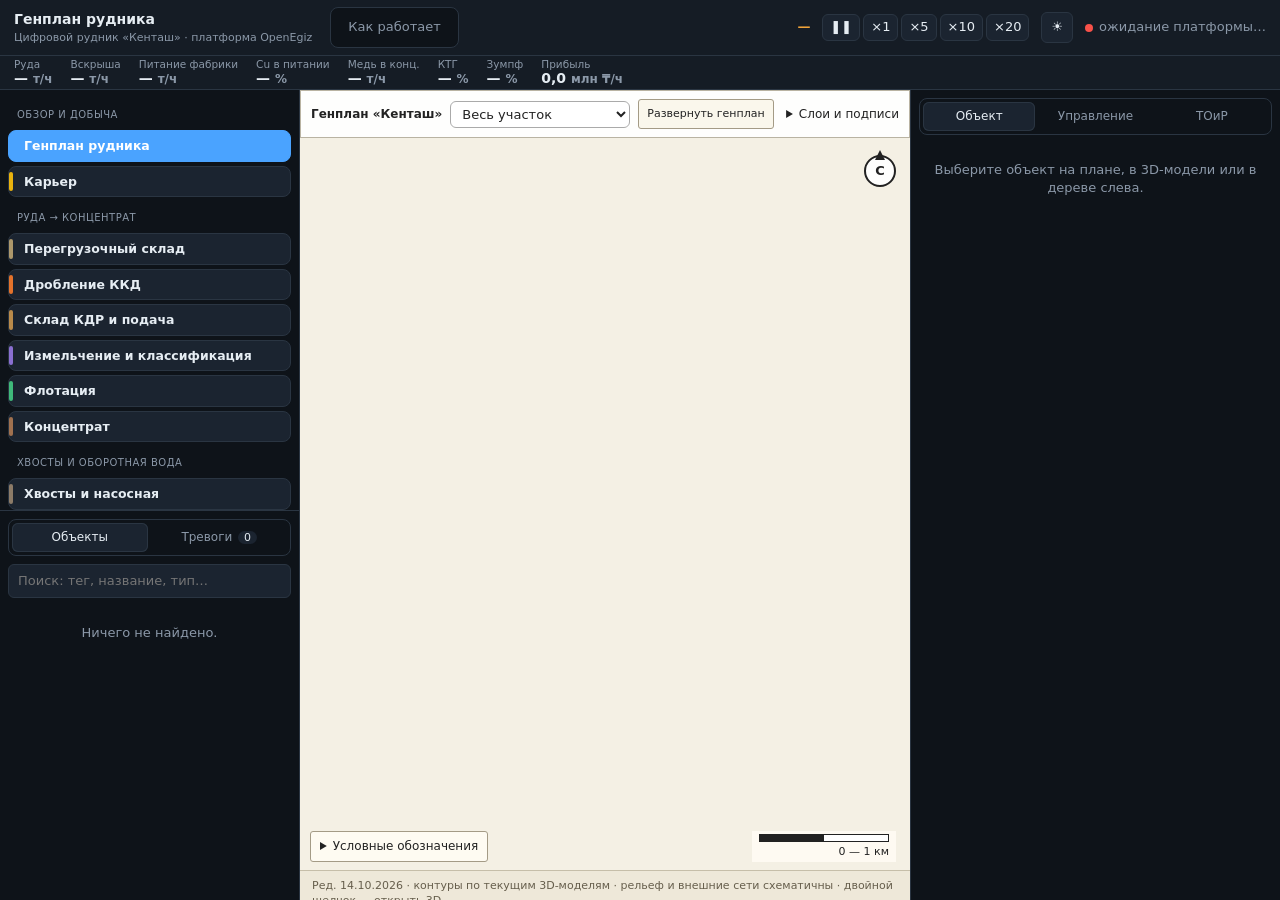
==== mine/web/index.html @ f47ec517 "Рудник «Кенташ»: цифровой двойник медного карьера и фабрики на OpenEgiz Решение команды DBA для конк" ====
<!doctype html>
<html lang="ru">
<head>
<meta charset="utf-8">
<meta name="viewport" content="width=device-width, initial-scale=1">
<title>Цифровой рудник «Кенташ»</title>
<link rel="stylesheet" href="style.css">
<script type="importmap">{"imports": {"three": "./vendor/three.module.min.js", "three/addons/controls/OrbitControls.js": "./vendor/OrbitControls.js"}}</script>
<link rel="stylesheet" href="./truck-ui.css">
</head>
<body>
<div id="app">
  <header id="top">
    <div class="brand">
      <div class="brand-title" id="obj-title">Генплан рудника</div>
      <div class="brand-sub">Цифровой рудник «Кенташ» · платформа OpenEgiz</div>
    </div>
    <nav class="tabs" id="top-sub"></nav>
    <nav class="tabs hidden-nav" id="view-tabs">
      <button data-view="plan" class="active" title="Клавиша 1">Генплан</button>
      <button data-view="pit" title="Клавиша 2">Карьер</button>
      <button data-view="dw" title="Клавиша 3">Водоотлив</button>
      <button data-view="crush" title="Дробление ККД и подъезд самосвалов">Дробление ККД</button>
      <button data-view="stock" title="Склад КДР и подача на МПСИ">Склад КДР</button>
      <button data-view="grind" title="Измельчение и классификация: МПСИ, МШЦ, гидроциклоны">Измельчение</button>
      <button data-view="ws" title="Ремонтная мастерская">Мастерская</button>
      <button data-view="fs" title="АЗС и склад ГСМ">АЗС</button>
      <button data-view="dump">Отвал вскрышных пород</button><button data-view="rom">Перегрузочный склад</button>
      <button data-view="gpp" title="ГПП-110/6 кВ">ГПП</button>
      <button data-view="flot" title="Флотация: основная, контрольная, перечистки">Флотация</button>
      <button data-view="thk" title="Концентрат">Концентрат</button><button data-view="tls" title="Хвосты">Хвосты</button><button data-view="tsf" title="Хвостохранилище">Хвостохранилище</button>
      <span class="ddwrap">
        <button data-view="mods" id="mods-btn" title="Модули рудника — отдельные окна">Модули ▾</button>
        <div id="mods-menu" class="dd" hidden></div>
      </span>
      <button data-view="maint" title="Клавиша 6">ТОиР</button>
      <button data-view="scen" title="Клавиша 7">Сценарии</button>
      <button data-view="log" title="Клавиша 8">Журнал <span class="count" id="log-count">0</span></button>
    </nav>
    <div class="spacer"></div>
    <div class="clock" id="clock">—</div>
    <div class="speed" id="speed" title="Скорость модельного времени (команда через двойник control в Ditto)">
      <button data-speed="0">❚❚</button><button data-speed="1">×1</button><button data-speed="5">×5</button><button data-speed="10">×10</button><button data-speed="20">×20</button>
    </div>
    <button id="theme-btn" title="Светлая / тёмная тема">☀</button>
    <div id="conn" title="Связь с платформой (поток событий Ditto)"><i></i><span>нет связи</span></div>
  </header>
  <div id="kpibar"><div class="kpis" id="kpis"></div></div>

  <aside id="left">
    <nav id="obj-switch" class="objswitch"></nav>
    <nav class="tabs small" id="left-tabs">
      <button data-left="objects" class="active">Объекты</button>
      <button data-left="staff" hidden aria-hidden="true" style="display:none">Персонал <span class="count" id="staff-count">0</span></button>
      <button data-left="alarms">Тревоги <span class="count" id="alarm-count">0</span></button>
    </nav>
    <section class="left-pane active" id="left-objects">
      <input id="tree-search" type="search" placeholder="Поиск: тег, название, тип…">
      <div id="tree" class="scroll"></div>
    </section>
    <section class="left-pane" id="left-staff"><div id="staff-list" class="scroll"></div></section>
    <section class="left-pane" id="left-alarms"><div id="alarms" class="scroll"></div></section>
  </aside>

  <main id="main">
    <div id="alarm-banner" hidden></div>
    <div class="splitter" id="split-left" title="Потяните, чтобы изменить ширину. Двойной щелчок — по умолчанию"></div>
    <div class="splitter" id="split-right" title="Потяните, чтобы изменить ширину. Двойной щелчок — по умолчанию"></div>

    <div id="view-plan" class="view active"><div id="plan-host" class="fullhost"></div></div>

    <div id="view-pit" class="view">
      <div class="scenehost" id="scene-pit"></div>
      <div class="labelhost" id="labels-pit"></div>
      <div class="toolbar" id="tb-pit">
        <span class="tb-label">Вид:</span>
        <button data-pcam="pit">Карьер</button><button data-pcam="top">Сверху</button><button data-pcam="ramp">Съезд</button>
        <button data-pcam="F1">Забой F1</button><button data-pcam="F2">Забой F2</button><button data-pcam="F3">Забой F3</button>
        <select id="follow"><option value="">Следить за самосвалом…</option></select>
        <span class="tb-sep"></span>
        <button data-pcolor="bench" class="on">Породы</button><button data-pcolor="grade">Cu (блочная модель)</button>
        <label>Геология <select id="pit-geo"><option value="3d">3D-карьер</option><option value="plan">Горизонт Cu</option><option value="slice-x">Разрез X</option><option value="slice-y">Разрез Y</option></select></label>
        <span id="pit-geo-extra" hidden><select id="pit-level"><option value="0">0…−15 м</option><option value="1">−15…−30 м</option><option value="2">−30…−45 м</option><option value="3">−45…−60 м</option><option value="4">−60…−75 м</option><option value="5">−75…−90 м</option></select><label>Сечение <input id="pit-slice" type="range" min="-380" max="380" step="20" value="0" style="width:100px"></label><span id="pit-geo-value"></span></span>
        <label><input type="checkbox" id="pit-markers"> метки скважин</label><label><input type="checkbox" id="pit-rings"> метки техники</label>
        <label><input type="checkbox" id="opt-all"> все подписи</label>
        <label><input type="checkbox" id="opt-staff" checked> персонал</label>
        <select id="quality" title="Качество: тени и детализация"><option value="high">тени: вкл</option><option value="low">тени: выкл</option></select>
      </div>
      <div class="legend" id="legend-pit"></div>
      <div class="hint-bar">ЛКМ: выбрать объект · перетаскивание — вращение · правая кнопка — сдвиг · колесо — приближение · двойной щелчок по насосной — открыть её экран «Водоотлив»</div>
    </div>

    <div id="view-dw" class="view">
      <nav class="tabs objbar" data-objbar><button data-sub="dw" class="active">3D-модель</button><button data-sub="dwhmi">Мнемосхема АСУ ТП</button></nav>
      <div class="scenehost" id="scene-dw"></div>
      <div class="labelhost" id="labels-dw"></div>
      <div class="toolbar" id="tb-dw"><label title="В обычном режиме видны важные объекты; включите для подробного просмотра"><input type="checkbox" id="dw-lbl"> все подписи</label>
        <span class="tb-label">Вид:</span>
        <button data-dcam="all">Общий вид</button><button data-dcam="room">Машинный зал</button><button data-dcam="sump">Зумпф и колодец</button>
        <button data-dcam="plc">Шкафы и ПЛК</button><button data-dcam="outlet">Выход трубы</button>
      </div>
      <div class="hint-bar">ЛКМ: выбрать — каждый насос, двигатель, задвижка, клапан, труба, датчик, шкаф подсвечивается отдельно · правая кнопка — вращение · колесо — приближение</div>
    </div>

    <div id="view-dwhmi" class="view">
      <nav class="tabs objbar" data-objbar><button data-sub="dw">3D-модель</button><button data-sub="dwhmi" class="active">Мнемосхема АСУ ТП</button></nav>
      <div id="dwhmi-host" class="fullhost"></div>
    </div>
    <div id="view-crush" class="view">
      <nav class="tabs objbar" data-objbar><button data-sub="crush" class="active">3D-модель</button><button data-sub="crushhmi">Мнемосхема АСУ ТП</button></nav>
      <div class="scenehost" id="scene-crush"></div>
      <div class="labelhost" id="labels-crush"></div>
      <div class="toolbar" id="tb-crush">
        <span class="tb-label">Вид:</span>
        <button data-ccam="all">Общий вид</button><button data-ccam="road">Подъезд</button><button data-ccam="bays">Места разгрузки</button>
        <button data-ccam="bunker">Бункер</button><button data-ccam="crusher">Дробилка</button><button data-ccam="breaker">Гидромолот</button><button data-ccam="conv">Конвейер К-1</button>
        <span class="tb-sep"></span><button id="crush-bld" class="on">Корпус: показан</button>
        <label title="Ближние стены и крыша становятся прозрачными при вращении камеры"><input type="checkbox" id="crush-auto" checked> стены по камере</label>
        <label><input type="checkbox" id="crush-lbl"> все подписи</label>
      </div>
      <div class="hint-bar">ЛКМ: выбрать — бункер, питатель, дробилка, привод, маслостанция, гидромолот, форсунки, светофоры, места разгрузки, подъезд и каждый самосвал подсвечиваются отдельно</div>
    </div>
    <div id="view-crushhmi" class="view">
      <nav class="tabs objbar" data-objbar><button data-sub="crush">3D-модель</button><button data-sub="crushhmi" class="active">Мнемосхема АСУ ТП</button></nav>
      <div id="crushhmi-host" class="fullhost"></div>
    </div>
    <div id="view-dump" class="view">
      <div class="scenehost" id="scene-dump"></div><div class="labelhost" id="labels-dump"></div>
      <div class="toolbar" id="tb-dump"><span>Вид:</span><button data-dumpcam="all">Общий вид</button><button data-dumpcam="unload">Разгрузка</button><button data-dumpcam="terraces">Ярусы отвала</button><button data-dumpcam="dozer">Бульдозер</button><button data-dumpcam="water">Водоотвод</button><button data-dumpcam="top">Сверху</button><button data-dumpcam="back">Обратная сторона</button><label><input id="dump-dozer" type="checkbox"> просмотр работы бульдозера</label><label><input id="dump-lbl" type="checkbox"> все подписи</label><button id="dump-card">Показатели отвала</button></div>
      <div class="hint-bar">Самосвалы и принятая вскрыша — данные симуляции. Разгрузка на площадке, разравнивание — бульдозером. Ярусы и водоотвод показаны схематично; просмотр бульдозера не изменяет тоннаж.</div>
    </div>
    <div id="view-rom" class="view">
      <div class="scenehost" id="scene-rom"></div><div class="labelhost" id="labels-rom"></div>
      <div class="toolbar" id="tb-rom"><span>Вид:</span><button data-romcam="all">Общий вид</button><button data-romcam="pile">Штабель руды</button><button data-romcam="unload">Разгрузочная площадка</button><button data-romcam="loader">Погрузчик</button><button data-romcam="delivery">Погрузка самосвала</button><button id="rom-loader-pose" title="Показать положение ковша над кузовом и приостановить только визуальный цикл">Положение выгрузки</button><label title="Просмотр цикла; запас и подача в Ditto не меняются"><input id="rom-loader-demo" type="checkbox"> показать рабочий цикл</label><label title="Остановить только визуальный просмотр, без остановки симуляции"><input id="rom-loader-pause" type="checkbox" disabled> пауза просмотра</label><span id="rom-loader-status"></span><button data-romcam="top">Сверху</button><button data-romcam="back">Обратная сторона</button><label><input id="rom-lbl" type="checkbox"> все подписи</label><button id="rom-card">Показатели склада</button></div>
      <div class="hint-bar">Нажмите на штабель — запас, Cu и подача из Ditto. Геометрия по запасу при принятой плотности 2,1 т/м³; цикл погрузчика показывает работу со штабелем. Погрузчик загружает самосвал на складе: 7 подходов, до 130 т. Рабочий цикл связан с назначенным самосвалом. «Показать рабочий цикл» включает отдельный просмотр без изменения запасов.</div>
    </div>
    <div id="view-stock" class="view">
      <nav class="tabs objbar" data-objbar><button data-sub="stock" class="active">3D-модель</button><button data-sub="stockhmi">Мнемосхема АСУ ТП</button></nav>
      <div class="scenehost" id="scene-stock"></div>
      <div class="labelhost" id="labels-stock"></div>
      <div class="toolbar" id="tb-stock">
        <span class="tb-label">Вид:</span>
        <button data-scam="all">Общий вид</button><button data-scam="cut">Разрез конуса</button><button data-scam="tunnel">Тоннель питателей</button>
        <button data-scam="k1">Конвейер К-1</button><button data-scam="k2">Конвейер К-2</button><button data-scam="dozer">Бульдозер</button>
        <span class="tb-sep"></span><button id="stock-cut">Разрез: выкл.</button>
        <label title="Прозрачность ближних стен приёмного узла МПСИ"><input type="checkbox" id="stock-auto" checked> стены по камере</label>
        <label><input type="checkbox" id="stock-lbl"> все подписи</label>
      </div>
      <div class="hint-bar">ЛКМ: выбрать — конус склада, питатели, конвейеры К-1 и К-2, металлодетектор, бульдозер, форсунки подсвечиваются отдельно · «Разрез» показывает тоннель и питатели под конусом</div>
    </div>
    <div id="view-stockhmi" class="view">
      <nav class="tabs objbar" data-objbar><button data-sub="stock">3D-модель</button><button data-sub="stockhmi" class="active">Мнемосхема АСУ ТП</button></nav>
      <div id="stockhmi-host" class="fullhost"></div>
    </div>
    <div id="view-grind" class="view">
      <nav class="tabs objbar" data-objbar><button data-sub="grind" class="active">3D-модель</button><button data-sub="grindhmi">Мнемосхема АСУ ТП</button></nav>
      <div class="scenehost" id="scene-grind"></div>
      <div class="labelhost" id="labels-grind"></div>
      <div class="toolbar" id="tb-grind">
        <span class="tb-label">Вид:</span>
        <button data-gcam="all">Общий вид</button><button data-gcam="sag">МПСИ</button><button data-gcam="ball">МШЦ</button><button data-gcam="cyc">Гидроциклоны</button>
        <button data-gcam="pumps">Насосы</button><button data-gcam="sump">Зумпф</button>
        <span class="tb-sep"></span><button id="grind-cut">Разрез: выкл.</button><button id="grind-hall" class="on">Корпус: показан</button>
        <label title="Прозрачность стен со стороны камеры"><input type="checkbox" id="grind-auto" checked> стены по камере</label>
        <label><input type="checkbox" id="grind-lbl"> все подписи</label>
      </div>
      <div class="hint-bar">ЛКМ: выбрать — МПСИ и его кольцевой двигатель, МШЦ и привод, зумпф, каждый насос, кластер гидроциклонов, дозатор шаров подсвечиваются отдельно · «Разрез» показывает загрузку и шары</div>
    </div>
    <div id="view-grindhmi" class="view">
      <nav class="tabs objbar" data-objbar><button data-sub="grind">3D-модель</button><button data-sub="grindhmi" class="active">Мнемосхема АСУ ТП</button></nav>
      <div id="grindhmi-host" class="fullhost"></div>
    </div>
    <div id="view-thk" class="view">
      <nav class="tabs objbar" data-objbar><button data-sub="thk" class="active">3D-модель</button><button data-sub="thkhmi">Мнемосхема АСУ ТП</button></nav>
      <div class="scenehost" id="scene-thk"></div>
      <div class="labelhost" id="labels-thk"></div>
      <div class="toolbar" id="tb-thk">
        <span class="tb-label">Вид:</span>
        <button data-tcam="all">Общий вид</button><button data-tcam="conc">Сгуститель конц.</button><button data-tcam="press">Фильтр-прессы</button><button data-tcam="store">Склад и отгрузка</button><button data-tcam="train">Состав</button><button data-tcam="loading">Погрузка крупно</button><button data-tcam="water">Насосы и питание</button><button data-tcam="floc">Флокулянт</button><button data-tcam="top">Сверху</button><button data-tcam="opposite">Обратная сторона</button><label><input type="checkbox" id="thk-cut"> разрез оборудования</label><label title="Ускоренный показ приезда, погрузки и отъезда; данные процесса не меняются"><input type="checkbox" id="thk-train-demo"> показать цикл состава</label>
        <span class="tb-sep"></span><label><input type="checkbox" id="thk-lbl"> все подписи</label>
      </div>
      <div class="hint-bar">ЛКМ: выбрать — сгуститель, каждый фильтр-пресс, склад, насосы выгрузки и флокулянт подсвечиваются отдельно · ЛКМ — вращение, ПКМ — перемещение</div>
    </div>
    <div id="view-thkhmi" class="view">
      <nav class="tabs objbar" data-objbar><button data-sub="thk">3D-модель</button><button data-sub="thkhmi" class="active">Мнемосхема АСУ ТП</button></nav>
      <div id="thkhmi-host" class="fullhost"></div>
    </div>
    <div id="view-tls" class="view">
      <nav class="tabs objbar" data-objbar><button data-sub="tls" class="active">3D-модель</button><button data-sub="tlshmi">Мнемосхема АСУ ТП</button></nav>
      <div class="scenehost" id="scene-tls"></div>
      <div class="labelhost" id="labels-tls"></div>
      <div class="toolbar" id="tb-tls">
        <span class="tb-label">Вид:</span>
        <button data-tcam="tails">Сгуститель хвостов</button><button data-tcam="pumps">Насосная станция</button><button data-tcam="pipe">Пульпопровод</button><button data-tcam="all">Общий вид</button>
        <span class="tb-sep"></span><label><input type="checkbox" id="tls-lbl"> все подписи</label>
      </div>
      <div class="hint-bar">ЛКМ: выбрать — сгуститель, бак станции, каждый насос, пульпопровод · правая кнопка — вращение</div>
    </div>
    <div id="view-tlshmi" class="view">
      <nav class="tabs objbar" data-objbar><button data-sub="tls">3D-модель</button><button data-sub="tlshmi" class="active">Мнемосхема АСУ ТП</button></nav>
      <div id="tlshmi-host" class="fullhost"></div>
    </div>
    <div id="view-tsf" class="view">
      <nav class="tabs objbar" data-objbar><button data-sub="tsf" class="active">3D-модель</button><button data-sub="tsfhmi">Мнемосхема АСУ ТП</button></nav>
      <div class="scenehost" id="scene-tsf"></div>
      <div class="labelhost" id="labels-tsf"></div>
      <div class="toolbar" id="tb-tsf">
        <span class="tb-label">Вид:</span>
        <button data-tcam="tsf">Хвостохранилище</button><button data-tcam="water">Оборотная вода</button><button data-tcam="all">Общий вид</button><button data-tcam="barge">Плавучие насосные</button><button data-tcam="deposition">Намыв</button><button data-tcam="dam">Дамба и дренаж</button><button data-tcam="top">Сверху</button><button data-tcam="opposite">Обратная сторона</button><label><input type="checkbox" id="tsf-cut"> разрез дамбы</label><label><input type="checkbox" id="tsf-water-cut"> разрез бака воды</label>
        <span class="tb-sep"></span><label><input type="checkbox" id="tsf-lbl"> все подписи</label>
      </div>
      <div class="hint-bar">ЛКМ: выбрать — хвостохранилище, барж-насосы, бак воды, геомониторинг · ЛКМ — вращение, ПКМ — перемещение</div>
    </div>
    <div id="view-tsfhmi" class="view">
      <nav class="tabs objbar" data-objbar><button data-sub="tsf">3D-модель</button><button data-sub="tsfhmi" class="active">Мнемосхема АСУ ТП</button></nav>
      <div id="tsfhmi-host" class="fullhost"></div>
    </div>
    <div id="view-ws" class="view">
      <nav class="tabs objbar" data-objbar><button data-sub="ws" class="active">3D-модель</button><button data-sub="wshmi">Мнемосхема АСУ ТП</button></nav>
      <div class="scenehost" id="scene-ws"></div>
      <div class="labelhost" id="labels-ws"></div>
      <div class="toolbar" id="tb-ws">
        <span class="tb-label">Вид:</span>
        <button data-wscam="all">Общий вид</button><button data-wscam="bays">Посты</button><button data-wscam="store">Склад запчастей</button><button data-wscam="gate">Подъезд</button><button data-wscam="tyres">Шинный участок</button><button data-wscam="pit">Смотровые ямы</button>
        <span class="tb-sep"></span><button id="ws-hall" class="on">Здание: показано</button><label><input type="checkbox" id="ws-auto" checked> стены по камере</label><label><input type="checkbox" id="ws-pits"> открыть ямы</label><label><input type="checkbox" id="ws-lbl"> все подписи</label>
      </div>
      <div class="hint-bar">ЛКМ: выбрать — каждый пост, кран, склад запчастей, самосвал на посту подсвечиваются отдельно</div>
    </div>
    <div id="view-wshmi" class="view">
      <nav class="tabs objbar" data-objbar><button data-sub="ws">3D-модель</button><button data-sub="wshmi" class="active">Мнемосхема АСУ ТП</button></nav>
      <div id="wshmi-host" class="fullhost"></div>
    </div>
    <div id="view-fs" class="view">
      <nav class="tabs objbar" data-objbar><button data-sub="fs" class="active">3D-модель</button><button data-sub="fshmi">Мнемосхема АСУ ТП</button></nav>
      <div class="scenehost" id="scene-fs"></div>
      <div class="labelhost" id="labels-fs"></div>
      <div class="toolbar" id="tb-fs">
        <span class="tb-label">Вид:</span>
        <button data-fscam="all">Общий вид</button><button data-fscam="tanks">Резервуары</button><button data-fscam="island">Колонки</button><button data-fscam="tanker">Бензовоз</button><button data-fscam="pump">Насосная</button><button data-fscam="store">Склад ГСМ</button><button data-fscam="top">Сверху</button><button data-fscam="opposite">Обратная сторона</button>
        <span class="tb-sep"></span><button id="fs-hall" class="on">Здания: показаны</button><label><input type="checkbox" id="fs-auto" checked> стены по камере</label><label><input type="checkbox" id="fs-cut"> разрез резервуаров</label><label title="Полупрозрачные макеты показывают размер техники на свободных постах"><input type="checkbox" id="fs-envelope"> габариты техники</label><label><input type="checkbox" id="fs-lbl"> все подписи</label>
      </div>
      <div class="hint-bar">ЛКМ: выбрать — резервуары, колонки, фильтры, бензовоз и пожарный пост подсвечиваются отдельно</div>
    </div>
    <div id="view-fshmi" class="view">
      <nav class="tabs objbar" data-objbar><button data-sub="fs">3D-модель</button><button data-sub="fshmi" class="active">Мнемосхема АСУ ТП</button></nav>
      <div id="fshmi-host" class="fullhost"></div>
    </div>
    <div id="view-gpp" class="view">
      <nav class="tabs objbar" data-objbar><button data-sub="gpp" class="active">3D-модель</button><button data-sub="gpphmi">Мнемосхема АСУ ТП</button></nav>
      <div class="scenehost" id="scene-gpp"></div>
      <div class="labelhost" id="labels-gpp"></div>
      <div class="toolbar" id="tb-gpp">
        <span class="tb-label">Вид:</span>
        <button data-gppcam="all">Общий вид</button><button data-gppcam="hv">ОРУ 110 кВ</button><button data-gppcam="tr">Трансформаторы</button><button data-gppcam="kru">КРУ 6 кВ</button>
        <span class="tb-sep"></span><button id="gpp-hall" class="on">Здание: показано</button><label><input type="checkbox" id="gpp-lbl"> все подписи</label>
      </div>
      <div class="hint-bar">ЛКМ: выбрать — линии, выключатели, трансформаторы, секции и конденсаторные установки подсвечиваются отдельно</div>
    </div>
    <div id="view-gpphmi" class="view">
      <nav class="tabs objbar" data-objbar><button data-sub="gpp">3D-модель</button><button data-sub="gpphmi" class="active">Мнемосхема АСУ ТП</button></nav>
      <div id="gpphmi-host" class="fullhost"></div>
    </div>
    <div id="view-flot" class="view">
      <nav class="tabs objbar" data-objbar><button data-sub="flot" class="active">3D-модель</button><button data-sub="flothi">Мнемосхема АСУ ТП</button></nav>
      <div class="scenehost" id="scene-flot"></div>
      <div class="labelhost" id="labels-flot"></div>
      <div class="toolbar" id="tb-flot">
        <span class="tb-label">Вид:</span>
        <button data-fcam="all">Общий вид</button><button data-fcam="rougher">Основная</button><button data-fcam="scav">Контрольная</button><button data-fcam="clean">Перечистные</button>
        <button data-fcam="reag">Реагенты</button><button data-fcam="cond">Кондиционирование</button><button data-fcam="regrind">Доизмельчение</button><button data-fcam="air">Воздуходувки</button>
        <span class="tb-sep"></span><button id="flot-cut">Разрез: выкл.</button><button id="flot-hall" class="on">Цех: показан</button>
        <label title="Прозрачность стен со стороны камеры"><input type="checkbox" id="flot-auto" checked> стены по камере</label><label><input type="checkbox" id="flot-lbl"> все подписи</label>
      </div>
      <div class="hint-bar">ЛКМ: выбрать — кондиционный чан, каждая банка камер, доизмельчение, воздуходувки, ёмкости реагентов, анализатор подсвечиваются отдельно · «Разрез» показывает пульпу и роторы</div>
    </div>
    <div id="view-flothi" class="view">
      <nav class="tabs objbar" data-objbar><button data-sub="flot">3D-модель</button><button data-sub="flothi" class="active">Мнемосхема АСУ ТП</button></nav>
      <div id="flothi-host" class="fullhost"></div>
    </div>

    <div id="view-mods" class="view"><div id="mods-host" class="fullhost hubhost"></div></div>
    <div id="view-win" class="view"><div id="win-host" class="fullhost hubhost"></div></div>
    <div id="view-maint" class="view"><div id="maint-host" class="fullhost"></div></div>
    <div id="view-scen" class="view"><div id="scen-host" class="fullhost hubhost"></div></div>
    <div id="view-log" class="view"><div id="log-host" class="fullhost hubhost"></div></div>
    <div id="toasts"></div>
  </main>

  <aside id="right">
    <nav class="tabs small" id="side-tabs">
      <button data-side="obj" class="active">Объект</button>
      <button data-side="ctl">Управление</button>
      <button data-side="maint">ТОиР</button>
    </nav>
    <section class="side-pane active" id="side-obj"><div id="faceplate" class="scroll"><div class="empty">Выберите объект на плане, в 3D-модели или в дереве слева.</div></div></section>
    <section class="side-pane" id="side-ctl"><div id="ctl" class="scroll"></div></section>
    <section class="side-pane" id="side-maint"><div id="asset-card" class="scroll"></div></section>
  </aside>
</div>
<script type="module" src="app.js"></script>
</body>
</html>
---- mine/web/style.css ----
:root {
  --bg: #0e1319; --panel: #151c25; --panel-2: #1b2430; --line: #2a3542; --text: #e6edf3; --muted: #8b98a8;
  --ok: #3fb950; --warn: #e3a008; --alarm: #f85149; --accent: #4aa3ff; --sel: #ffd33d; --amber: #f0a33a;
  --sep: #1d2632; --soft: #b9c4d0; --hud: rgba(21, 28, 37, .92); --hint: rgba(14, 19, 25, .85); --lbl-bg: rgba(14, 19, 25, .86);
  --hmi-bg: #1a1f26; --hmi-grid: #222932; --hmi-text: #dfe6ee; --hmi-text3: #9fb0c2; --hmi-panel: #151c25; --hmi-line: #33404f;
  --plan-bg: #151a21; --plan-grid: #1d242d; --plan-road: #39414c; --scroll: #34404e; --scroll-hover: #4a5869; color-scheme: dark;
}
:root[data-theme="light"] {
  --bg: #eef1f5; --panel: #ffffff; --panel-2: #f1f4f8; --line: #d3dae2; --text: #1f2328; --muted: #5d6874;
  --ok: #1a7f37; --warn: #9a6700; --alarm: #cf222e; --accent: #0969da; --sel: #bf8700; --amber: #b8711a;
  --sep: #e4e9ef; --soft: #3d4651; --hud: rgba(255, 255, 255, .94); --hint: rgba(255, 255, 255, .9); --lbl-bg: rgba(255, 255, 255, .92);
  --hmi-bg: #e9edf2; --hmi-grid: #dde3ea; --hmi-text: #1f2328; --hmi-text3: #5d6874; --hmi-panel: #ffffff; --hmi-line: #c3ccd6;
  --plan-bg: #e9edf2; --plan-grid: #dde3ea; --plan-road: #b9c2cc; --scroll: #c3ccd6; --scroll-hover: #9aa6b2; color-scheme: light;
}
* { box-sizing: border-box; scrollbar-width: thin; scrollbar-color: var(--scroll) transparent; }
::-webkit-scrollbar { width: 10px; height: 10px; } ::-webkit-scrollbar-track { background: transparent; }
::-webkit-scrollbar-thumb { background: var(--scroll); border-radius: 8px; border: 2px solid transparent; background-clip: padding-box; }
html, body { margin: 0; height: 100%; background: var(--bg); color: var(--text); font: 13px/1.4 system-ui, -apple-system, "Segoe UI", Roboto, sans-serif; overflow: hidden; }
button, input, select, textarea { font: inherit; color: inherit; }
input, select, textarea { background: var(--panel-2); border: 1px solid var(--line); border-radius: 6px; padding: 4px 7px; }
input:focus, select:focus, textarea:focus { outline: none; border-color: var(--accent); }

#app { --lw: 300px; --rw: 370px; display: grid; height: 100vh; grid-template-rows: 56px 34px 1fr;
  grid-template-columns: var(--lw) minmax(0, 1fr) var(--rw); grid-template-areas: "top top top" "kpi kpi kpi" "left main right"; }
body.no-left #app { --lw: 0px !important; } body.no-right #app { --rw: 0px !important; }
body.no-left #left, body.no-right #right, body.no-left #split-left, body.no-right #split-right { display: none; }
body.solo #app { --lw: 0px !important; --rw: 0px !important; grid-template-rows: 0 0 1fr; }
body.solo #left, body.solo #right, body.solo #top, body.solo #kpibar, body.solo .splitter { display: none; }
#top { grid-area: top; display: flex; align-items: center; gap: 12px; padding: 0 14px; position: relative; z-index: 30; background: var(--panel); border-bottom: 1px solid var(--line); min-width: 0; }
#kpibar { grid-area: kpi; display: flex; align-items: center; padding: 0 14px; background: var(--panel); border-bottom: 1px solid var(--line); min-width: 0; }
#left { grid-area: left; display: flex; flex-direction: column; min-height: 0; border-right: 1px solid var(--line); background: var(--bg); }
#right { grid-area: right; display: flex; flex-direction: column; min-height: 0; border-left: 1px solid var(--line); background: var(--bg); }
#main { grid-area: main; position: relative; min-width: 0; min-height: 0; overflow: hidden; }
.spacer { flex: 1; }
.brand-title { font-weight: 650; font-size: 14px; white-space: nowrap; } .brand-sub { color: var(--muted); font-size: 11px; white-space: nowrap; }
.tabs { display: flex; gap: 4px; background: var(--bg); padding: 3px; border-radius: 8px; border: 1px solid var(--line); flex: none; }
.tabs button { background: none; border: 0; color: var(--muted); padding: 6px 12px; border-radius: 6px; cursor: pointer; white-space: nowrap; }
.tabs button:hover { color: var(--text); }
.tabs button.active { background: var(--panel-2); color: var(--text); box-shadow: inset 0 0 0 1px var(--line); }
.tabs.small { margin: 8px 8px 0; } .tabs.small button { flex: 1; padding: 6px 4px; font-size: 12px; }
.count { background: var(--panel-2); border-radius: 10px; padding: 0 6px; margin-left: 2px; color: var(--text); font-size: 11px; }
.count.alarm { background: var(--alarm); color: #fff; }
.clock { font-variant-numeric: tabular-nums; color: var(--amber); font-weight: 600; white-space: nowrap; }
.speed { display: flex; gap: 3px; } .speed button, .btn, #theme-btn { background: var(--panel-2); color: var(--text); border: 1px solid var(--line); border-radius: 6px; padding: 5px 9px; cursor: pointer; }
.speed button { padding: 3px 7px; } .speed button.on, .btn.on { background: rgba(74, 163, 255, .18); border-color: var(--accent); }
.btn:hover, .speed button:hover, #theme-btn:hover { border-color: var(--accent); }
.btn.danger { border-color: rgba(248, 81, 73, .5); } .btn.danger:hover { background: rgba(248, 81, 73, .15); }
.btn.go { border-color: rgba(46, 160, 67, .6); } .btn.go:hover { background: rgba(46, 160, 67, .15); }
.btn.ghost { color: var(--muted); } .btn:disabled { opacity: .4; cursor: default; }
.btn.sm { padding: 2px 7px; font-size: 12px; }
#conn { display: flex; align-items: center; gap: 6px; color: var(--muted); white-space: nowrap; }
#conn i { width: 8px; height: 8px; border-radius: 50%; background: var(--alarm); } #conn.on i { background: var(--ok); }
.kpis { display: flex; gap: 18px; overflow: hidden; min-width: 0; flex: 1; }
.kpi { display: flex; flex-direction: column; white-space: nowrap; line-height: 1.15; }
.kpi span { color: var(--muted); font-size: 10.5px; } .kpi b { font-size: 14px; font-variant-numeric: tabular-nums; font-weight: 600; }
.kpi.warn b { color: var(--warn); } .kpi.alarm b { color: var(--alarm); }
.ddwrap { position: relative; display: inline-block; }
.dd { position: absolute; top: 100%; left: 0; margin-top: 6px; min-width: 250px; background: var(--panel); border: 1px solid var(--line); border-radius: 8px; padding: 4px; box-shadow: 0 10px 30px rgba(0, 0, 0, .35); z-index: 60; }
.dd[hidden] { display: none; }
.dd button { display: flex; width: 100%; justify-content: space-between; text-align: left; background: none; border: 0; padding: 7px 10px; border-radius: 6px; cursor: pointer; color: var(--text); }
.dd button:hover { background: var(--panel-2); } .dd button small { color: var(--muted); }

.splitter { position: absolute; top: 0; bottom: 0; width: 8px; cursor: col-resize; z-index: 5; }
#split-left { left: -4px; } #split-right { right: -4px; }
.splitter::after { content: ""; position: absolute; top: 0; bottom: 0; left: 3px; width: 2px; background: transparent; transition: background .15s; }
.splitter:hover::after, .splitter.drag::after { background: var(--accent); }

.left-pane { display: none; flex: 1; min-height: 0; flex-direction: column; padding: 8px; gap: 8px; } .left-pane.active { display: flex; }
.side-pane { display: none; flex: 1; min-height: 0; padding: 8px; } .side-pane.active { display: flex; flex-direction: column; }
.scroll { overflow: auto; min-height: 0; flex: 1; }
#tree-search { width: 100%; padding: 7px 9px; }
.tg { margin-bottom: 4px; }
.tg > summary { list-style: none; cursor: pointer; padding: 5px 6px; border-radius: 5px; color: var(--muted); font-size: 11px; letter-spacing: .06em; text-transform: uppercase; font-weight: 600; display: flex; gap: 6px; }
.tg > summary::-webkit-details-marker { display: none; } .tg > summary::before { content: "▸"; } .tg[open] > summary::before { content: "▾"; }
.tg > summary span:first-of-type { flex: 1; } .tg > summary:hover { background: var(--panel); }
.ti { display: flex; align-items: center; gap: 8px; padding: 4px 6px 4px 16px; border-radius: 5px; cursor: pointer; }
.ti:hover { background: var(--panel); } .ti.sel { background: var(--panel-2); box-shadow: inset 2px 0 0 var(--sel); }
.dot { width: 8px; height: 8px; border-radius: 50%; background: var(--ok); flex: none; }
.dot.warn { background: var(--warn); } .dot.alarm { background: var(--alarm); } .dot.off { background: #5b6470; }
.ti .pos { font-weight: 650; min-width: 62px; white-space: nowrap; } .ti .nm { color: var(--muted); font-size: 12px; overflow: hidden; text-overflow: ellipsis; white-space: nowrap; flex: 1; }
.ti .sh { color: var(--muted); font-size: 11px; white-space: nowrap; }
.ti mark { background: rgba(255, 211, 61, .3); color: inherit; border-radius: 2px; }
.st-row { display: grid; grid-template-columns: 10px 62px 1fr auto; gap: 6px; align-items: center; padding: 5px 4px; border-radius: 6px; cursor: pointer; font-size: 12.5px; }
.st-row:hover { background: var(--panel); } .st-row.sel { background: var(--panel-2); box-shadow: inset 2px 0 0 var(--sel); }
.st-row small { color: var(--muted); }
.osh { color: var(--muted); font-size: 11px; letter-spacing: .06em; text-transform: uppercase; font-weight: 600; margin: 10px 0 4px; }

.view { position: absolute; inset: 0; display: none; } .view.active { display: block; }
.fullhost { position: absolute; inset: 0; overflow: auto; }
.hubhost { padding: 14px 18px 24px; background: var(--bg); }
.scenehost, .labelhost { position: absolute; inset: 0; } .labelhost { pointer-events: none; overflow: hidden; }
.scenehost canvas { display: block; }
.toolbar { position: absolute; top: 8px; left: 8px; right: 8px; display: flex; gap: 4px; align-items: center; flex-wrap: wrap; background: var(--hud); border: 1px solid var(--line); padding: 5px 7px; border-radius: 8px; z-index: 3; }
.toolbar button { background: var(--panel-2); border: 1px solid var(--line); border-radius: 6px; padding: 3px 9px; cursor: pointer; }
.toolbar button:hover { border-color: var(--accent); } .toolbar button.on { background: rgba(74, 163, 255, .18); border-color: var(--accent); }
.tb-label { color: var(--muted); } .tb-sep { width: 10px; } .toolbar label { color: var(--soft); white-space: nowrap; }
.hint-bar { position: absolute; left: 8px; bottom: 6px; background: var(--hint); color: var(--muted); font-size: 11px; padding: 3px 8px; border-radius: 6px; z-index: 2; pointer-events: none; }
.legend { position: absolute; right: 8px; bottom: 8px; background: var(--hud); border: 1px solid var(--line); border-radius: 7px; padding: 6px 9px; font-size: 11px; z-index: 2; }
.legend i { display: inline-block; width: 10px; height: 10px; border-radius: 2px; margin: 0 4px 0 8px; vertical-align: -1px; }
.legend .bar2 { height: 8px; width: 160px; border-radius: 3px; background: linear-gradient(90deg, #3b4b8c, #2f9e8f, #c9c23a, #e0672c, #c0262d); margin: 3px 0; }
.lbl { position: absolute; transform: translate(-50%, -120%); background: var(--lbl-bg); border: 1px solid var(--line); border-left: 3px solid var(--accent); border-radius: 4px;
  padding: 1px 6px; font-size: 11px; white-space: nowrap; pointer-events: auto; cursor: pointer; }
.lbl.truck { border-left-color: var(--amber); } .lbl.alarm { border-left-color: var(--alarm); color: #ffb3ae; } .lbl.warn { border-left-color: var(--warn); }
.lbl.person { border-left-color: #2f8cff; } .lbl.sel { box-shadow: 0 0 0 2px var(--sel); } .lbl small { color: var(--muted); }
#alarm-banner { position: absolute; top: 0; left: 0; right: 0; z-index: 20; padding: 5px 12px; font-weight: 600; background: var(--warn); color: #111; }
#alarm-banner[hidden] { display: none; } #alarm-banner.alarm { background: var(--alarm); color: #fff; }
#toasts { position: absolute; right: 12px; bottom: 36px; display: flex; flex-direction: column; gap: 6px; z-index: 40; pointer-events: none; }
.toast { background: var(--hud); border: 1px solid var(--line); border-left: 3px solid var(--accent); padding: 7px 11px; border-radius: 6px; max-width: 360px; box-shadow: 0 6px 20px rgba(0, 0, 0, .3); }

/* карточки и таблицы */
.box, .fp, .card { background: var(--panel); border: 1px solid var(--line); border-radius: 8px; padding: 10px 12px; margin-bottom: 9px; }
.box h3, .fp h3, .card h3 { margin: 0 0 8px; font-size: 11px; letter-spacing: .07em; text-transform: uppercase; color: var(--muted); font-weight: 600; display: flex; justify-content: space-between; gap: 8px; }
.box h3 small, .fp h3 small { text-transform: none; letter-spacing: 0; font-weight: 400; }
.fp-title { font-size: 16px; font-weight: 650; } .fp-sub { color: var(--muted); font-size: 12px; margin-top: 2px; }
.kv { display: grid; grid-template-columns: auto 1fr; gap: 4px 10px; font-size: 12px; margin-top: 8px; font-variant-numeric: tabular-nums; }
.kv span { color: var(--muted); } .kv b { text-align: right; font-weight: 600; }
.chip { display: inline-block; padding: 1px 8px; border-radius: 10px; border: 1px solid var(--line); font-size: 11px; white-space: nowrap; }
.chip.ok { border-color: var(--ok); color: var(--ok); } .chip.warn { border-color: var(--warn); color: var(--warn); } .chip.alarm { border-color: var(--alarm); color: var(--alarm); } .chip.off { color: var(--muted); }
.bar { height: 8px; border-radius: 4px; background: var(--panel-2); overflow: hidden; margin-top: 4px; } .bar i { display: block; height: 100%; background: var(--accent); }
.big { font-size: 26px; font-weight: 650; font-variant-numeric: tabular-nums; } .big small { font-size: 13px; color: var(--muted); font-weight: 400; }
.muted { color: var(--muted); font-size: 12px; } .empty { color: var(--muted); padding: 18px 6px; text-align: center; }
.sev-ok { color: var(--ok); } .sev-warn { color: var(--warn); } .sev-alarm { color: var(--alarm); } .sev-info { color: var(--accent); }
table { width: 100%; border-collapse: collapse; font-variant-numeric: tabular-nums; }
td, th { padding: 4px 6px; border-bottom: 1px solid var(--sep); text-align: left; font-size: 12px; vertical-align: top; }
th { color: var(--muted); font-weight: 500; position: sticky; top: 0; background: var(--panel); } td.r, th.r { text-align: right; }
tr.click { cursor: pointer; } tr.click:hover { background: var(--panel-2); } tr.sel { background: var(--panel-2); box-shadow: inset 2px 0 0 var(--sel); }
.row { display: flex; align-items: center; gap: 8px; flex-wrap: wrap; } .row.sp { justify-content: space-between; }
.ev { display: grid; grid-template-columns: 120px 1fr; gap: 6px; padding: 4px 0; border-bottom: 1px solid var(--sep); font-size: 12px; } .ev time { color: var(--muted); }
.dec { border-left: 3px solid var(--accent); padding: 3px 8px; margin: 4px 0; background: var(--panel-2); border-radius: 0 5px 5px 0; } .dec small { color: var(--muted); display: block; }
.scen { border: 1px solid var(--line); border-radius: 8px; padding: 9px 10px; background: var(--panel); } .scen.active { border-color: var(--warn); }
.scen h4 { margin: 0 0 3px; font-size: 13px; } .scen p { margin: 0 0 8px; color: var(--muted); font-size: 12px; }
.hub-bar { display: flex; gap: 8px; align-items: center; margin-bottom: 12px; } .hub-h { margin: 0; font-size: 18px; }
.grid2 { display: grid; grid-template-columns: repeat(auto-fit, minmax(420px, 1fr)); gap: 12px; align-items: start; }
.grid3 { display: grid; grid-template-columns: repeat(auto-fit, minmax(300px, 1fr)); gap: 12px; align-items: start; }
.tiles { display: grid; grid-template-columns: repeat(auto-fill, minmax(190px, 1fr)); gap: 8px; margin-bottom: 12px; }
.tile { background: var(--panel); border: 1px solid var(--line); border-radius: 8px; padding: 8px 11px; } .tile span { color: var(--muted); font-size: 11px; display: block; }
.tile b { font-size: 20px; font-variant-numeric: tabular-nums; } .tile small { color: var(--muted); }
.tile.alarm b { color: var(--alarm); } .tile.warn b { color: var(--warn); } .tile.ok b { color: var(--ok); }
.modtile { cursor: pointer; padding: 14px; } .modtile:hover { border-color: var(--accent); } .modtile h3 { margin: 0 0 4px; font-size: 15px; text-transform: none; letter-spacing: 0; color: var(--text); }
.spark { width: 100%; height: 48px; display: block; } svg text { font: 11px system-ui, sans-serif; fill: var(--text); }

/* генплан */
.sp-wrap { position: absolute; inset: 0; background: var(--plan-bg); }
.sp-svg { width: 100%; height: 100%; display: block; cursor: grab; user-select: none; } .sp-svg.drag { cursor: grabbing; }
.sp-bar { position: absolute; top: 8px; left: 8px; right: 8px; display: flex; gap: 12px; align-items: center; flex-wrap: wrap; background: var(--hud); border: 1px solid var(--line); border-radius: 8px; padding: 5px 9px; z-index: 3; }
.sp-bar label { color: var(--soft); white-space: nowrap; }
.sp-legend { position: absolute; left: 8px; bottom: 8px; background: var(--hud); border: 1px solid var(--line); border-radius: 8px; padding: 6px 10px; font-size: 11px; z-index: 3; display: grid; gap: 3px; }
.sp-legend i { display: inline-block; width: 12px; height: 9px; margin-right: 6px; border-radius: 2px; vertical-align: -1px; }
.sp-tip { position: absolute; background: var(--hud); border: 1px solid var(--line); border-radius: 6px; padding: 5px 8px; font-size: 12px; pointer-events: none; z-index: 5; max-width: 280px; }
.sp-obj { cursor: pointer; } .sp-obj:hover .sp-shape { stroke: var(--sel); stroke-width: 1.6; } .sp-obj.sel .sp-shape { stroke: var(--sel); stroke-width: 2.2; }
.sp-txt { font-family: system-ui, sans-serif; font-size: var(--fs, 10px); fill: var(--text); paint-order: stroke; stroke: var(--plan-bg); stroke-width: var(--sw, 2.5px); pointer-events: none; }
.sp-svg.far .sp-txt.person { display: none; }
.sp-obj.sel .sp-shape { stroke: var(--sel) !important; stroke-width: 3px; }

/* водоотлив: пульт */
.dw-panel { position: absolute; left: 8px; bottom: 30px; width: 520px; max-width: calc(100% - 16px); background: var(--hud); border: 1px solid var(--line); border-radius: 9px; padding: 8px 10px; z-index: 4; }
.dw-panel.min { width: auto; } .dwp-h { display: flex; justify-content: space-between; align-items: center; margin-bottom: 4px; }
.dwp-svg { width: 100%; height: 150px; display: block; } .dwp-row { display: flex; gap: 8px; flex-wrap: wrap; margin: 4px 0; align-items: center; font-size: 12px; }

/* ТОиР */
.mbar { display: flex; gap: 10px; align-items: center; padding: 8px 12px; border-bottom: 1px solid var(--line); background: var(--panel); position: sticky; top: 0; z-index: 5; flex-wrap: wrap; }
.mbody { padding: 12px 14px 28px; } .mst { white-space: nowrap; }
.st-plan { color: var(--muted); } .st-wait { color: var(--warn); } .st-work { color: var(--accent); } .st-done { color: var(--ok); } .st-cancel { color: var(--muted); text-decoration: line-through; } .st-late { color: var(--alarm); }
.sw { display: inline-block; width: 9px; height: 9px; border-radius: 2px; margin-right: 5px; } .t1 { background: #58a6ff; } .t2 { background: #e3a008; } .t3 { background: #a371f7; } .t4 { background: #f85149; } .t5 { background: #2fd0c0; }
.msplit { display: grid; grid-template-columns: minmax(0, 1.3fr) minmax(320px, 1fr); gap: 12px; align-items: start; }
.gantt { position: relative; border: 1px solid var(--line); border-radius: 8px; background: var(--panel); overflow: auto; }
.mtip { position: fixed; background: var(--hud); border: 1px solid var(--line); border-radius: 6px; padding: 6px 9px; font-size: 12px; pointer-events: none; z-index: 70; max-width: 340px; }
.hb { display: grid; grid-template-columns: 150px 1fr 40px; gap: 8px; align-items: center; font-size: 12px; padding: 3px 0; }

@media (max-width: 1100px) { #app { grid-template-columns: minmax(0, 1fr); grid-template-rows: 56px 34px 70vh auto auto; grid-template-areas: "top" "kpi" "main" "right" "left"; overflow: auto; height: auto; } .kpis { display: none; } .splitter { display: none; } html, body { overflow: auto; } }

/* мнемосхема АСУ ТП водоотлива */
.hmi-dw { position: absolute; inset: 0; background: var(--hmi-bg); } .hmi-svg { width: 100%; height: 100%; display: block; }
.h-t { font-family: system-ui, sans-serif; font-size: 16px; fill: var(--hmi-text); } .h-t.end { text-anchor: end; } .h-t.mid { text-anchor: middle; }
.h-title { font-size: 24px; font-weight: 650; } .h-sub { fill: var(--hmi-text3); } .h-h { font-size: 15px; font-weight: 650; fill: var(--hmi-text3); letter-spacing: .05em; text-transform: uppercase; }
.h-b { font-weight: 650; font-size: 17px; } .h-n { font-size: 16px; } .h-s { font-size: 13.5px; fill: var(--hmi-text3); } .h-m { font-size: 14px; fill: var(--hmi-text3); font-weight: 600; }
.h-val { font-size: 22px; font-weight: 650; } .h-t.ok { fill: var(--ok); } .h-t.warn { fill: var(--warn); } .h-t.alarm { fill: var(--alarm); }
.h-panel { fill: var(--hmi-panel); stroke: var(--hmi-line); } .h-rob { fill: var(--hmi-panel); stroke: var(--hmi-line); } .h-trend { fill: var(--hmi-bg); stroke: var(--hmi-line); }
.h-tgrid { stroke: var(--hmi-grid); } .h-vessel { fill: var(--hmi-bg); stroke: var(--hmi-text3); stroke-width: 2; } .h-water { fill: #2c6e9e; opacity: .92; }
.h-line { fill: none; stroke-width: 6; stroke-linecap: round; opacity: .35; } .h-line.on { opacity: 1; stroke-dasharray: 14 10; animation: hflow 0.9s linear infinite; }
@keyframes hflow { to { stroke-dashoffset: -24; } }
.h-sym { fill: var(--hmi-bg); stroke: var(--hmi-text3); stroke-width: 2.2; } .h-sym.ok { stroke: var(--ok); } .h-sym.alarm { stroke: var(--alarm); fill: rgba(248, 81, 73, .15); }
.h-pump { fill: var(--hmi-bg); stroke: var(--hmi-text3); stroke-width: 3; } .h-pump.ok { stroke: var(--ok); } .h-pump.warn { stroke: var(--warn); } .h-pump.alarm { stroke: var(--alarm); animation: hblink 1s infinite; }
.h-imp { fill: none; stroke: var(--hmi-text3); stroke-width: 2.4; } .h-rot.spin { animation: hspin 1.2s linear infinite; transform-box: fill-box; transform-origin: center; } @keyframes hspin { to { transform: rotate(360deg); } }
.h-motor { fill: var(--hmi-bg); stroke: var(--hmi-text3); stroke-width: 2.2; } .h-motor.ok { stroke: var(--ok); } .h-motor.warn { stroke: var(--warn); } .h-motor.alarm { stroke: var(--alarm); }
.h-shaft { stroke: var(--hmi-text3); stroke-width: 5; } @keyframes hblink { 50% { opacity: .45; } }
.h-led { stroke: var(--hmi-line); } .h-led.ok { fill: var(--ok); } .h-led.warn { fill: var(--warn); } .h-led.alarm { fill: var(--alarm); } .h-led.off { fill: #5b6470; }
.h-sp-start { stroke: var(--ok); stroke-width: 2; } .h-sp-stop { stroke: var(--warn); stroke-width: 2; stroke-dasharray: 4 3; }
.h-btn { cursor: pointer; } .h-btn rect { fill: var(--panel-2); stroke: var(--line); } .h-btn:hover rect { stroke: var(--accent); } .h-btn.on rect { fill: rgba(74, 163, 255, .22); stroke: var(--accent); }
.h-btn.dis { opacity: .35; pointer-events: none; } .h-btn text { fill: var(--text); }
.h-obj { cursor: pointer; } .h-obj:hover .h-pump, .h-obj:hover .h-sym, .h-obj:hover .h-motor { stroke: var(--sel); }
.h-obj.sel .h-pump, .h-obj.sel .h-sym, .h-obj.sel .h-motor { stroke: var(--sel); stroke-width: 4; } .h-obj.sel.h-card .h-panel { stroke: var(--sel); stroke-width: 2; }

/* навигация по объекту: 3D-модель / мнемосхема */
.objbar { position: absolute; top: 8px; left: 8px; z-index: 6; }
#view-dw .toolbar, #view-plant .toolbar, #view-crush .toolbar, #view-stock .toolbar, #view-grind .toolbar, #view-thk .toolbar, #view-tls .toolbar, #view-tsf .toolbar, #view-flot .toolbar, #view-ws .toolbar, #view-fs .toolbar, #view-gpp .toolbar { top: 8px; }
#view-dwhmi .hmi-dw { top: 46px; }
#view-dwhmi .fullhost { top: 46px; }

/* генплан как топографический чертёж */
.sp-wrap.paper { background: #f4f0e4; }
.sp-wrap.paper .sp-bar { background: rgba(255, 255, 255, .93); color: #222; border-color: #b9b3a2; }
.sp-wrap.paper .sp-bar label { color: #333; } .sp-wrap.paper .sp-bar .btn { background: #fff; color: #222; border-color: #aaa; }
.sp-wrap.paper .sp-legend { background: rgba(255, 255, 255, .95); color: #222; border: 1px solid #8f8a7a; border-radius: 4px; font-size: 11px; gap: 2px; max-width: 360px; }
.sp-legend .lg-h { font-weight: 700; letter-spacing: .06em; margin-bottom: 3px; } .sp-legend svg { vertical-align: middle; margin-right: 6px; }
.sp-scale { position: absolute; right: 14px; bottom: 12px; color: #222; z-index: 3; text-align: right; }
.sc-bar { height: 8px; border: 1.5px solid #222; display: flex; margin-left: auto; background: #fff; } .sc-bar i { flex: 1; } .sc-bar i:first-child { background: #222; }
.sc-t { font-size: 11px; margin-top: 2px; }
.sp-north { position: absolute; right: 16px; top: 64px; width: 32px; height: 32px; border: 2px solid #222; border-radius: 50%; text-align: center; font-weight: 700; color: #222;
  line-height: 28px; background: rgba(255, 255, 255, .9); z-index: 3; }
.sp-north::before { content: ""; position: absolute; left: 50%; top: -12px; margin-left: -5px; border: 5px solid transparent; border-bottom: 10px solid #222; }
.sp-wrap.paper .sp-txt { fill: #1f1f1f; stroke: #f4f0e4; font-family: "Arial Narrow", "Segoe UI", system-ui, sans-serif; }
.sp-wrap.paper .pl-title { font-size: calc(var(--fs, 11px) * 1.5); font-weight: 700; letter-spacing: .08em; }
.sp-wrap.paper .pl-lbl { font-weight: 600; } .sp-wrap.paper .pl-note { font-style: italic; fill: #444; }
.sp-wrap.paper .pl-spot { font-size: calc(var(--fs, 11px) * .75); fill: #333; }
.sp-wrap.paper .sp-txt.person { fill: #1f4fb8; }
.sp-wrap.paper .sp-obj:hover .sp-shape { stroke: #e67e00; stroke-width: 2.4px; }
.sp-wrap.paper .sp-obj.sel .sp-shape { stroke: #e60000 !important; stroke-width: 3.2px; }
.sp-wrap.paper .sp-shape.al { stroke: #d6322b !important; stroke-width: 3.2px; } .sp-wrap.paper .sp-shape.wn { stroke: #c79200 !important; stroke-width: 2.8px; }
.sp-wrap.paper .sp-tip { background: rgba(255, 255, 255, .96); color: #222; border-color: #999; }
.sp-svg.far .pl-spot { display: none; } .sp-svg.nolabels .sp-txt { display: none; }
.legend i { display: inline-block; width: 12px; height: 12px; border: 1px solid #5557; }
.legend div { white-space: nowrap; }
#view-pit .legend { bottom: 34px; max-width: 560px; }
.sp-wrap.paper select { background: #fff; color: #222; border-color: #aaa; }
.sp-north { top: 108px; }

/* переключение объектов: список слева и вкладки «3D-модель / Мнемосхема» в шапке — как в мнемосхемах НПЗ */
.hidden-nav { display: none !important; }
.view > nav.objbar { display: none; }
.objswitch { display: flex; flex-direction: column; gap: 4px; padding: 8px; overflow-y: auto; flex: 0 1 auto; max-height: 52%; border-bottom: 1px solid var(--line); }
.objswitch button { position: relative; display: flex; align-items: center; justify-content: space-between; gap: 8px; text-align: left; padding: 6px 10px 6px 15px; border-radius: 8px;
  background: var(--panel-2); border: 1px solid var(--line); font-weight: 560; font-size: 12.5px; color: var(--text); cursor: pointer; }
.objswitch button::before { content: ""; position: absolute; left: 0; top: 5px; bottom: 5px; width: 4px; border-radius: 2px; background: var(--c, var(--accent)); }
.objswitch button:hover { border-color: var(--accent); }
.objswitch button.active { background: var(--accent); border-color: var(--accent); color: #fff; }
.objswitch .sw-sep { height: 1px; background: var(--line); margin: 4px 2px; }
.objswitch .sw-badge { min-width: 22px; padding: 1px 7px; border-radius: 11px; font-size: 11.5px; font-weight: 700; text-align: center; background: var(--warn, #e3a008); color: #1b1b1b; }
.objswitch .sw-badge.alarm { background: var(--alarm, #f85149); color: #fff; }
.objswitch .sw-badge:empty { display: none; }
#top-sub { display: flex; gap: 4px; margin-left: 6px; }
#top-sub button { padding: 7px 14px; }
.objswitch .sw-sys { display: grid; grid-template-columns: 1fr 1fr; gap: 4px; }
.objswitch .sw-sys button { padding: 5px 8px 5px 13px; font-size: 12px; font-weight: 500; }

/* библиотека условных обозначений мнемосхем */
.eq .sy { fill: var(--hmi-bg); stroke: var(--hmi-text3); stroke-width: 2.4; } .eq .sy.thin { stroke-width: 1.5; fill: none; } .eq .sy.cone { fill: rgba(150, 160, 175, .25); }
.eq .sy.belt { fill: none; stroke-width: 8; stroke-linecap: round; } .eq .belt-flow { fill: none; stroke: var(--hmi-text); stroke-width: 2; stroke-dasharray: 3 14; opacity: .0; }
.eq .sy.plate { fill: var(--hmi-bg); }
.eq .sf { fill: #b88a4a; opacity: .85; stroke: none; } .eq .sf.dead { fill: #6e5640; }
.eq .froth { fill: none; stroke: #8fd18a; stroke-width: 3; }
.eq.st-ok .sy { stroke: var(--ok); } .eq.st-warn .sy { stroke: var(--warn); } .eq.st-alarm .sy { stroke: var(--alarm); } .eq.st-off .sy { stroke: var(--hmi-text3); stroke-dasharray: none; opacity: .75; }
.eq.sel .sy { stroke: var(--sel); stroke-width: 4; } .eq:hover .sy { stroke: var(--sel); }
.eq.run .rot { animation: hspin 2.4s linear infinite; transform-box: fill-box; transform-origin: center; }
.eq .lab { font-size: 14.5px; }
.eq .cyc .sy { stroke: var(--ok); } .eq .cyc.off .sy { stroke: #59616a; opacity: .6; } .eq .cyc.plug .sy { stroke: var(--alarm); fill: rgba(248, 81, 73, .2); } .eq .cyc.warn .sy { stroke: var(--warn); }
.tag { cursor: pointer; } .tag-c { fill: var(--hmi-panel); stroke: var(--hmi-text3); stroke-width: 1.8; } .tag-k { font-size: 11px; font-weight: 700; fill: var(--hmi-text); }
.tag-v { font-size: 14px; font-weight: 600; fill: var(--hmi-text); } .tag.warn .tag-c { stroke: var(--warn); } .tag.alarm .tag-c { stroke: var(--alarm); } .tag.alarm .tag-v { fill: var(--alarm); }
.pipe-flow.flowing { animation: hflow 0.9s linear infinite; }

.canvas-bar { position: absolute; right: 12px; bottom: 12px; display: flex; gap: 4px; align-items: center; background: var(--hud); border: 1px solid var(--line); border-radius: 8px; padding: 4px 6px; z-index: 5; }
.canvas-bar button { width: 28px; height: 28px; border-radius: 6px; border: 1px solid var(--line); background: var(--panel-2); color: var(--text); font-size: 16px; cursor: pointer; }
.canvas-bar button:hover { border-color: var(--accent); } .canvas-bar span { color: var(--muted); font-size: 11.5px; margin: 0 4px; }
.hmi-svg { touch-action: none; cursor: default; }
.eq .sy.brk { fill: transparent; } .eq.closed .sy.brk { fill: var(--alarm); } .eq .sy.bus { fill: var(--hmi-text3); stroke: none; } .eq.st-ok .sy.bus { fill: var(--ok); } .eq.st-alarm .sy.bus { fill: var(--alarm); }
.eq.st-off .sy.bus { fill: #59616a; }

/* Keep long telemetry labels inside the scene and show details on hover. */
.labelhost .lbl { max-width: 240px; overflow: hidden; text-overflow: ellipsis; }
.toolbar label:has(input[id$="-lbl"]) { cursor: pointer; }

body.scene-expanded #app { --lw: 0px !important; --rw: 0px !important; }
body.scene-expanded #left, body.scene-expanded #right, body.scene-expanded .splitter { display: none; }

/* Survey drawing: reserved toolbar/footer, compact optional overlays. */
.sp-wrap.paper .sp-bar { top:0;left:0;right:0;height:48px;box-sizing:border-box;flex-wrap:nowrap;gap:8px;padding:6px 10px;border-radius:0; }
.sp-wrap.paper .sp-bar b { white-space:nowrap;font-size:12px; }
.sp-wrap.paper .sp-fit { min-width:110px;max-width:180px; }
.sp-wrap.paper .sp-svg { position:absolute;top:48px;left:0;width:100%;height:calc(100% - 78px); }
.sp-wrap.paper .sp-controls { margin-left:auto; }
.sp-wrap.paper summary { cursor:pointer;font-size:12px;white-space:nowrap; }
.sp-controls-body { position:absolute;right:8px;top:46px;display:grid;grid-template-columns:repeat(2,minmax(125px,1fr));gap:8px;padding:14px;background:#fffdf7;border:1px solid #a49b86;border-radius:4px;box-shadow:0 4px 14px #30291a33;max-height:calc(100vh - 170px);overflow:auto; }
.sp-controls-body .sp-level { grid-column:1/-1; }
.sp-legend-wrap { position:absolute;left:10px;bottom:38px;z-index:4;background:#fffcf4ed;color:#222;border:1px solid #a49b86;border-radius:3px;padding:6px 9px; }
.sp-wrap.paper .sp-legend { position:static;border:0;padding:8px 0 0;background:transparent;max-height:45vh;overflow:auto; }
.sp-wrap.paper .sp-north { top:65px;right:14px; }
.sp-wrap.paper .sp-scale { bottom:38px;padding:3px 7px;background:#fffcf4df; }
.sp-footer { position:absolute;bottom:0;left:0;right:0;height:30px;box-sizing:border-box;padding:7px 12px;border-top:1px solid #c6bea9;background:#eee8d9;color:#665e4c;font-size:11px; }
.sp-wrap.paper .sp-bar .scene-expand { background:#faf7ec;color:#222;border:1px solid #a49b86;border-radius:3px;padding:6px 8px;white-space:nowrap;font-size:11px; }
.sp-svg .pl-detail { opacity:.95; }.sp-svg.far .pl-detail { display:none; }
.sp-svg.all-labels .sp-txt.person,.sp-svg.all-labels .pl-spot,.sp-svg.all-labels .pl-detail { display:initial; }
.sp-svg.nolabels .pl-leader { display:none; }
.sp-wrap.paper .pl-network { font-size:calc(var(--fs)*.85);fill:#584e3c; }
@media(max-width:1050px) { .sp-wrap.paper .sp-bar b { display:none; }.sp-wrap.paper .sp-bar {gap:6px;} }

.sp-svg.nolabels.all-labels .sp-txt { display:none; }
.pl-net-note {font-style:italic;color:#776b54;margin-top:6px;}

.tsf-section-legend {bottom:35px;left:14px;pointer-events:none}.tsf-section-legend[hidden]{display:none}

.tsf-section-legend{right:auto;width:auto;max-width:330px}

.conc-train-badge{position:absolute;right:14px;bottom:36px;padding:8px 12px;background:#17212de8;color:#f0cb69;border:1px solid #697585;border-radius:5px;font-size:12px;pointer-events:none;z-index:4}.conc-train-badge[hidden]{display:none}

body.module-screen #app{--rw:0px!important}body.module-screen #right,body.module-screen #split-right{display:none}body.module-screen .grid2{grid-template-columns:1fr 1fr}body.module-screen table td{vertical-align:top}

/* Process reference and grouped navigation; scene geometry is unchanged. */
#obj-switch .sw-group{padding:10px 9px 4px;color:var(--muted,#95a4b5);font-size:10px;letter-spacing:.05em;text-transform:uppercase;line-height:1.4}
.process-help{white-space:nowrap}
.process-chapter{margin-top:12px;line-height:1.65}
.process-chapter summary{cursor:pointer;font-size:16px;font-weight:650;padding:8px 0}
.process-chapter p,.process-chapter li,.guide-dialog-content p,.guide-dialog-content li{max-width:95ch;line-height:1.65}
.process-chapter li,.guide-dialog-content li{margin:7px 0}
.process-chapter h3,.guide-dialog-content h3{margin-top:22px}
.process-guide-dialog{box-sizing:border-box;width:min(880px,94vw);max-height:88vh;padding:0;border:1px solid var(--sep,#405164);border-radius:12px;background:var(--panel,#1a2431);color:var(--text,#e6edf3);box-shadow:0 20px 90px #0008}
.process-guide-dialog::backdrop{background:#0008}
.guide-dialog-head{position:sticky;top:0;display:flex;gap:16px;align-items:center;justify-content:space-between;padding:14px 22px;background:inherit;border-bottom:1px solid var(--sep,#405164);z-index:1}
.guide-dialog-head h2{margin:0;font-size:18px}
.guide-dialog-content{padding:4px 24px 24px}
@media(max-width:600px){.guide-dialog-head,.guide-dialog-content{padding-left:14px;padding-right:14px}.guide-dialog-head h2{font-size:16px}}
---- mine/web/truck-ui.css ----
.truck-speed{max-width:240px;margin:12px auto;color:var(--text,#e8eef5)}.truck-speed svg{width:100%}.truck-inspector{width:min(1100px,94vw);max-width:94vw;background:#17232e;color:#edf3f7;border:1px solid #526171;border-radius:10px;padding:16px}.truck-inspector::backdrop{background:#000b}.truck-inspector header{display:flex;justify-content:space-between;align-items:center}.truck-inspector-grid{display:grid;grid-template-columns:minmax(0,1fr) 240px;height:min(650px,72vh);gap:14px}.truck-inspector [data-canvas]{min-width:0;min-height:0;overflow:hidden}.truck-inspector aside{overflow:auto}.truck-inspector [data-list]{display:grid;gap:5px;margin-top:14px}.truck-inspector button{cursor:pointer;background:#293b4b;color:#edf3f7;border:1px solid #526171;border-radius:5px;padding:7px}.truck-inspector button.on{background:#276393}.truck-inspector [data-info]{line-height:1.5;color:#bfcfda}.truck-inspector input{width:100%}@media(max-width:700px){.truck-inspector-grid{grid-template-columns:1fr;height:75vh;grid-template-rows:55% 45%}}
.truck-inspector aside{display:flex;flex-direction:column;gap:8px;overflow:hidden}.truck-inspector [data-list]{flex:1;min-height:0;overflow:auto;margin-top:0}.truck-inspector [data-list] button{white-space:normal;text-align:left}.truck-inspector [data-info]{max-height:120px;overflow:auto;margin:0;font-size:12px}.truck-inspector header b{font-size:16px}
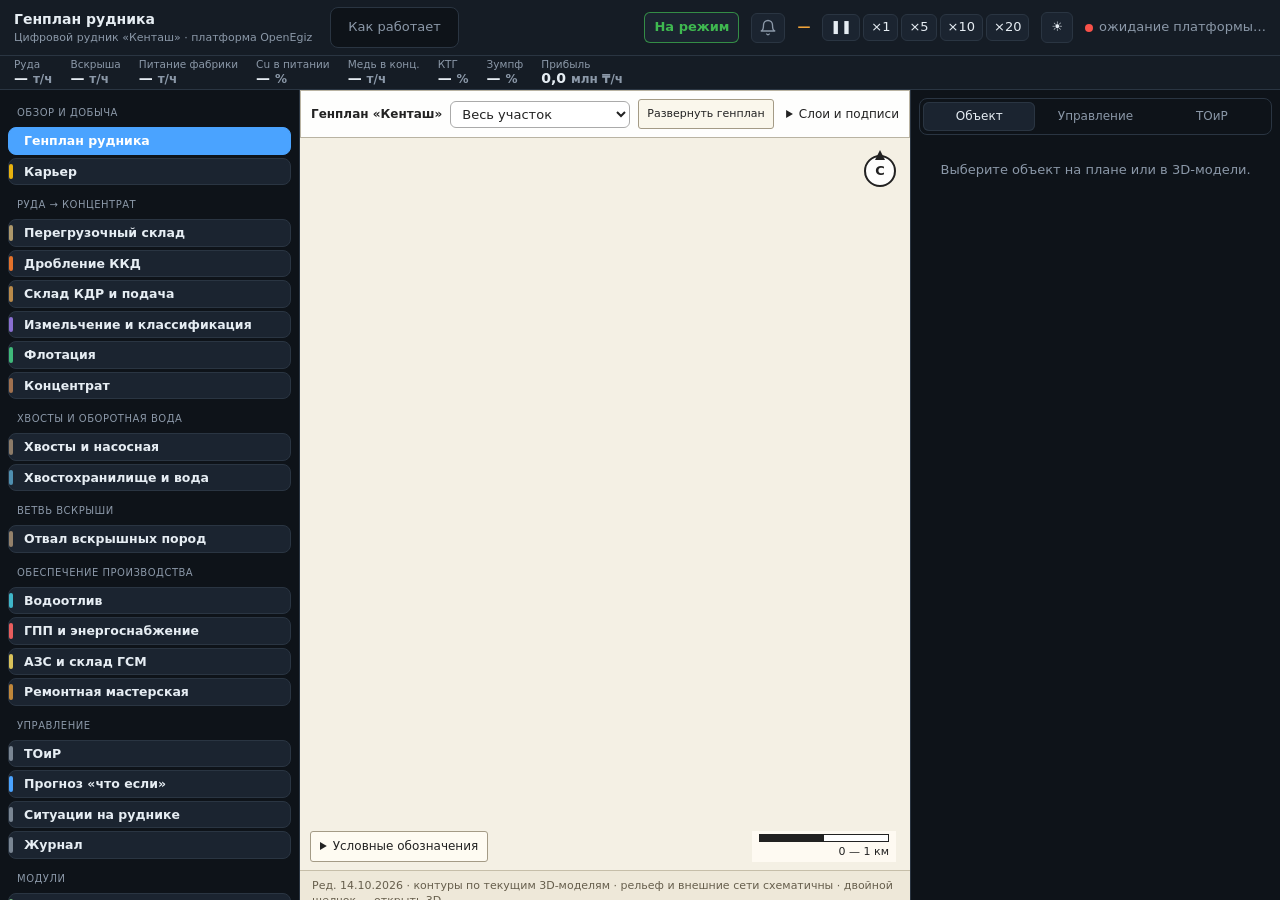
==== commit 7d16efec: "Прогноз «что если» на сутки, «На режим», стоянка техники, детальная модель самосвала, новая презента" ====
--- a/mine/web/index.html
+++ b/mine/web/index.html
@@ -19,7 +19,7 @@
     <nav class="tabs hidden-nav" id="view-tabs">
       <button data-view="plan" class="active" title="Клавиша 1">Генплан</button>
       <button data-view="pit" title="Клавиша 2">Карьер</button>
-      <button data-view="dw" title="Клавиша 3">Водоотлив</button>
+      <button data-view="dw" title="Водоотлив">Водоотлив</button>
       <button data-view="crush" title="Дробление ККД и подъезд самосвалов">Дробление ККД</button>
       <button data-view="stock" title="Склад КДР и подача на МПСИ">Склад КДР</button>
       <button data-view="grind" title="Измельчение и классификация: МПСИ, МШЦ, гидроциклоны">Измельчение</button>
@@ -30,14 +30,19 @@
       <button data-view="flot" title="Флотация: основная, контрольная, перечистки">Флотация</button>
       <button data-view="thk" title="Концентрат">Концентрат</button><button data-view="tls" title="Хвосты">Хвосты</button><button data-view="tsf" title="Хвостохранилище">Хвостохранилище</button>
       <span class="ddwrap">
-        <button data-view="mods" id="mods-btn" title="Модули рудника — отдельные окна">Модули ▾</button>
+        <button data-view="mods" id="mods-btn" title="Клавиша 7: модули рудника — отдельные окна">Модули ▾</button>
         <div id="mods-menu" class="dd" hidden></div>
       </span>
-      <button data-view="maint" title="Клавиша 6">ТОиР</button>
-      <button data-view="scen" title="Клавиша 7">Сценарии</button>
-      <button data-view="log" title="Клавиша 8">Журнал <span class="count" id="log-count">0</span></button>
+      <button data-view="maint" title="Клавиша 5">ТОиР</button>
+      <button data-view="scen" title="Клавиша 4: включить ситуацию в живом руднике">Ситуации</button>
+      <button data-view="fcst" title="Клавиша 3: прогноз «что если» на сутки и рекомендации">Прогноз «что если»</button>
+      <button data-view="log" title="Клавиша 6">Журнал <span class="count" id="log-count">0</span></button>
     </nav>
     <div class="spacer"></div>
+    <button id="steady-btn" class="btn steady" title="Сбросить все ошибки и ситуации, подтвердить допуски, вернуть штатные уставки и запустить цепочку (плановые работы ТОиР сохраняются)">На режим</button>
+    <button id="fc-pill" class="fc-pill" hidden title="Прогноз выполняется — открыть"></button>
+    <div class="bellwrap"><button id="bell" class="bell" title="Тревоги и предупреждения" aria-label="Тревоги"><svg viewBox="0 0 24 24" width="18" height="18" fill="none" stroke="currentColor" stroke-width="1.8" stroke-linecap="round" stroke-linejoin="round"><path d="M6 8a6 6 0 0 1 12 0c0 7 3 8 3 8H3s3-1 3-8"/><path d="M10.3 20a2 2 0 0 0 3.4 0"/></svg><span class="count" id="alarm-count">0</span></button>
+      <div id="bell-panel" class="dd bell-panel" hidden><div id="alarms" class="scroll"></div></div></div>
     <div class="clock" id="clock">—</div>
     <div class="speed" id="speed" title="Скорость модельного времени (команда через двойник control в Ditto)">
       <button data-speed="0">❚❚</button><button data-speed="1">×1</button><button data-speed="5">×5</button><button data-speed="10">×10</button><button data-speed="20">×20</button>
@@ -49,17 +54,6 @@
 
   <aside id="left">
     <nav id="obj-switch" class="objswitch"></nav>
-    <nav class="tabs small" id="left-tabs">
-      <button data-left="objects" class="active">Объекты</button>
-      <button data-left="staff" hidden aria-hidden="true" style="display:none">Персонал <span class="count" id="staff-count">0</span></button>
-      <button data-left="alarms">Тревоги <span class="count" id="alarm-count">0</span></button>
-    </nav>
-    <section class="left-pane active" id="left-objects">
-      <input id="tree-search" type="search" placeholder="Поиск: тег, название, тип…">
-      <div id="tree" class="scroll"></div>
-    </section>
-    <section class="left-pane" id="left-staff"><div id="staff-list" class="scroll"></div></section>
-    <section class="left-pane" id="left-alarms"><div id="alarms" class="scroll"></div></section>
   </aside>
 
   <main id="main">
@@ -282,6 +276,7 @@
     <div id="view-win" class="view"><div id="win-host" class="fullhost hubhost"></div></div>
     <div id="view-maint" class="view"><div id="maint-host" class="fullhost"></div></div>
     <div id="view-scen" class="view"><div id="scen-host" class="fullhost hubhost"></div></div>
+    <div id="view-fcst" class="view"><div id="fc-host" class="fullhost hubhost"></div></div>
     <div id="view-log" class="view"><div id="log-host" class="fullhost hubhost"></div></div>
     <div id="toasts"></div>
   </main>
@@ -292,7 +287,7 @@
       <button data-side="ctl">Управление</button>
       <button data-side="maint">ТОиР</button>
     </nav>
-    <section class="side-pane active" id="side-obj"><div id="faceplate" class="scroll"><div class="empty">Выберите объект на плане, в 3D-модели или в дереве слева.</div></div></section>
+    <section class="side-pane active" id="side-obj"><div id="faceplate" class="scroll"><div class="empty">Выберите объект на плане или в 3D-модели.</div></div></section>
     <section class="side-pane" id="side-ctl"><div id="ctl" class="scroll"></div></section>
     <section class="side-pane" id="side-maint"><div id="asset-card" class="scroll"></div></section>
   </aside>
--- a/mine/web/style.css
+++ b/mine/web/style.css
@@ -228,8 +228,8 @@
 /* переключение объектов: список слева и вкладки «3D-модель / Мнемосхема» в шапке — как в мнемосхемах НПЗ */
 .hidden-nav { display: none !important; }
 .view > nav.objbar { display: none; }
-.objswitch { display: flex; flex-direction: column; gap: 4px; padding: 8px; overflow-y: auto; flex: 0 1 auto; max-height: 52%; border-bottom: 1px solid var(--line); }
-.objswitch button { position: relative; display: flex; align-items: center; justify-content: space-between; gap: 8px; text-align: left; padding: 6px 10px 6px 15px; border-radius: 8px;
+.objswitch { display: flex; flex-direction: column; gap: 3px; padding: 6px 8px; overflow-y: auto; flex: 1 1 auto; min-height: 0; }
+.objswitch button { position: relative; display: flex; align-items: center; justify-content: space-between; gap: 8px; text-align: left; padding: 4px 10px 4px 15px; border-radius: 8px;
   background: var(--panel-2); border: 1px solid var(--line); font-weight: 560; font-size: 12.5px; color: var(--text); cursor: pointer; }
 .objswitch button::before { content: ""; position: absolute; left: 0; top: 5px; bottom: 5px; width: 4px; border-radius: 2px; background: var(--c, var(--accent)); }
 .objswitch button:hover { border-color: var(--accent); }
@@ -318,3 +318,45 @@
 .guide-dialog-head h2{margin:0;font-size:18px}
 .guide-dialog-content{padding:4px 24px 24px}
 @media(max-width:600px){.guide-dialog-head,.guide-dialog-content{padding-left:14px;padding-right:14px}.guide-dialog-head h2{font-size:16px}}
+
+/* ---- прогноз на сутки */
+.fc-layout { display: grid; grid-template-columns: minmax(360px, 430px) 1fr; gap: 12px; align-items: start; }
+@media (max-width: 1100px) { .fc-layout { grid-template-columns: 1fr; } }
+.fc-groups { max-height: calc(100vh - 330px); overflow: auto; padding-right: 4px; }
+.fc-group .osh { margin-top: 8px; }
+.fc-sit { border: 1px solid var(--line); border-radius: 7px; padding: 5px 8px; margin-bottom: 5px; background: var(--panel-2); }
+.fc-sit.on { border-color: var(--warn); }
+.fc-name { display: flex; gap: 6px; align-items: center; cursor: pointer; font-weight: 550; }
+.fc-opts { display: flex; flex-wrap: wrap; gap: 6px 12px; margin: 6px 0 2px 22px; color: var(--muted); font-size: 12px; }
+.fc-run { margin: 10px 0 6px; } .fc-run .spacer { flex: 1; }
+.fc-bar { position: relative; height: 22px; border-radius: 6px; background: var(--panel-2); border: 1px solid var(--line); overflow: hidden; margin: 4px 0 8px; }
+.fc-bar i { position: absolute; inset: 0 auto 0 0; background: linear-gradient(90deg, rgba(74,163,255,.55), rgba(74,163,255,.9)); transition: width .6s ease; }
+.fc-bar span { position: relative; display: block; text-align: center; line-height: 20px; font-weight: 600; font-variant-numeric: tabular-nums; }
+.fc-kpis { display: grid; grid-template-columns: repeat(auto-fit, minmax(170px, 1fr)); gap: 9px; margin-bottom: 9px; }
+.kpi-card { background: var(--panel); border: 1px solid var(--line); border-radius: 8px; padding: 8px 11px; display: flex; flex-direction: column; gap: 2px; }
+.kpi-card span { color: var(--muted); font-size: 11px; } .kpi-card b { font-size: 19px; font-variant-numeric: tabular-nums; } .kpi-card small { color: var(--muted); font-size: 11px; }
+.kpi-card.bad b { color: var(--alarm); }
+.fc-rec.ok { border-color: var(--ok); } .fc-rec-t { font-size: 15px; font-weight: 650; margin-bottom: 3px; color: var(--ok); }
+.fc-table { width: 100%; border-collapse: collapse; font-size: 12.5px; }
+.fc-table th { text-align: left; color: var(--muted); font-weight: 500; padding: 3px 6px; border-bottom: 1px solid var(--line); }
+.fc-table td { padding: 5px 6px; border-bottom: 1px solid var(--line); vertical-align: top; font-variant-numeric: tabular-nums; }
+.fc-table tr.best td { background: rgba(63,185,80,.08); } .fc-table .pos { color: var(--ok); } .fc-table .neg { color: var(--alarm); }
+.fc-chart { width: 100%; height: auto; display: block; } .fc-chart text { fill: var(--muted); font-size: 11px; }
+.fc-chart .fc-grid { stroke: var(--line); } .fc-chart .fc-band { fill: rgba(227,160,8,.10); }
+.fc-legend { display: flex; flex-wrap: wrap; gap: 4px 14px; font-size: 11.5px; color: var(--muted); }
+.fc-legend i { display: inline-block; width: 14px; height: 3px; border-radius: 2px; margin-right: 5px; vertical-align: middle; }
+.fc-pill { display: flex; align-items: center; gap: 7px; background: rgba(74,163,255,.14); border: 1px solid var(--accent); color: var(--text); border-radius: 14px; padding: 3px 10px; cursor: pointer; white-space: nowrap; font-variant-numeric: tabular-nums; }
+.fc-pill[hidden] { display: none; }
+.fc-mini { position: relative; width: 54px; height: 6px; border-radius: 3px; background: var(--panel-2); overflow: hidden; }
+.fc-mini i { position: absolute; inset: 0 auto 0 0; background: var(--accent); }
+.toast.fc-toast { pointer-events: auto; border-left-color: var(--ok); display: flex; gap: 10px; align-items: center; max-width: 440px; }
+.btn.steady { border-color: rgba(63,185,80,.7); color: var(--ok); font-weight: 650; white-space: nowrap; } .btn.steady:hover { background: rgba(63,185,80,.15); }
+
+/* ---- колокольчик тревог */
+.bellwrap { position: relative; }
+.bell { position: relative; display: flex; align-items: center; justify-content: center; width: 34px; height: 30px; background: var(--panel-2); color: var(--muted); border: 1px solid var(--line); border-radius: 6px; cursor: pointer; }
+.bell:hover { border-color: var(--accent); color: var(--text); } .bell.warn { color: var(--warn); } .bell.alarm { color: var(--alarm); border-color: rgba(248,81,73,.6); }
+.bell .count { position: absolute; top: -6px; right: -6px; min-width: 17px; padding: 0 4px; line-height: 17px; font-size: 11px; background: var(--warn); color: #1b1b1b; }
+.bell .count.alarm { background: var(--alarm); color: #fff; } .bell .count[hidden] { display: none; }
+.bell-panel { left: auto; right: 0; width: 380px; max-height: 70vh; padding: 6px; display: flex; flex-direction: column; } .bell-panel[hidden] { display: none; }
+.bell-panel .scroll { overflow-y: auto; max-height: calc(70vh - 14px); }
--- a/mine/web/truck-ui.css
+++ b/mine/web/truck-ui.css
@@ -1,2 +1,26 @@
 .truck-speed{max-width:240px;margin:12px auto;color:var(--text,#e8eef5)}.truck-speed svg{width:100%}.truck-inspector{width:min(1100px,94vw);max-width:94vw;background:#17232e;color:#edf3f7;border:1px solid #526171;border-radius:10px;padding:16px}.truck-inspector::backdrop{background:#000b}.truck-inspector header{display:flex;justify-content:space-between;align-items:center}.truck-inspector-grid{display:grid;grid-template-columns:minmax(0,1fr) 240px;height:min(650px,72vh);gap:14px}.truck-inspector [data-canvas]{min-width:0;min-height:0;overflow:hidden}.truck-inspector aside{overflow:auto}.truck-inspector [data-list]{display:grid;gap:5px;margin-top:14px}.truck-inspector button{cursor:pointer;background:#293b4b;color:#edf3f7;border:1px solid #526171;border-radius:5px;padding:7px}.truck-inspector button.on{background:#276393}.truck-inspector [data-info]{line-height:1.5;color:#bfcfda}.truck-inspector input{width:100%}@media(max-width:700px){.truck-inspector-grid{grid-template-columns:1fr;height:75vh;grid-template-rows:55% 45%}}
 .truck-inspector aside{display:flex;flex-direction:column;gap:8px;overflow:hidden}.truck-inspector [data-list]{flex:1;min-height:0;overflow:auto;margin-top:0}.truck-inspector [data-list] button{white-space:normal;text-align:left}.truck-inspector [data-info]{max-height:120px;overflow:auto;margin:0;font-size:12px}.truck-inspector header b{font-size:16px}
+/* Окно «Устройство самосвала»: детальная модель */
+.truck-inspector{width:min(1380px,96vw);max-width:96vw;padding:14px 16px}
+.truck-inspector header small{display:block;margin-top:3px;font-size:12px;color:#9fb2c1;font-weight:400}
+.truck-inspector-grid{grid-template-columns:minmax(0,1fr) 330px;height:min(780px,82vh)}
+.truck-inspector [data-canvas]{position:relative;border-radius:8px;border:1px solid #2c3d4c;background:#17232e}
+.truck-inspector [data-canvas] canvas{display:block;width:100%;height:100%;cursor:grab}
+.ti-views{position:absolute;left:10px;top:10px;display:flex;flex-wrap:wrap;gap:4px;z-index:2;max-width:calc(100% - 20px)}
+.ti-views button{padding:4px 9px;font-size:12px;background:#1d2d3bcc;backdrop-filter:blur(3px)}
+.ti-hint{position:absolute;left:10px;bottom:8px;z-index:2;font-size:11.5px;color:#9fb2c1;background:#101a22b8;padding:3px 9px;border-radius:5px;pointer-events:none}
+.truck-inspector aside{gap:10px;padding-right:2px;overflow-y:auto}
+.ti-live,.ti-ctl,.ti-info{background:#1c2b38;border:1px solid #2f4254;border-radius:8px;padding:9px 11px}
+.ti-live-h{font-size:12px;font-weight:650;margin-bottom:6px;color:#dbe7f0}
+.truck-inspector .kv{display:grid;grid-template-columns:auto 1fr;gap:3px 10px;font-size:12px}.truck-inspector .kv b{text-align:right;font-variant-numeric:tabular-nums}.truck-inspector .kv span{color:#9fb2c1}
+.ti-ctl{display:flex;flex-direction:column;gap:8px;font-size:12.5px}.ti-ctl label{display:flex;flex-direction:column;gap:3px}.ti-ctl label b{float:right;font-weight:600}
+.ti-row{display:flex;flex-direction:column;gap:5px}.ti-row label{flex-direction:row;align-items:center;gap:7px}.ti-row input{width:auto}
+.truck-inspector [data-list]{display:flex;flex-direction:column;gap:4px;flex:1 1 180px;min-height:140px;overflow-y:auto;margin-top:0;padding-right:3px}
+.ti-grp{font-size:10.5px;letter-spacing:.07em;text-transform:uppercase;color:#7f95a7;margin:8px 0 2px}.ti-grp:first-child{margin-top:0}
+.truck-inspector [data-list] button{padding:5px 9px;font-size:12.5px;text-align:left}
+.ti-info{flex:none;max-height:210px;overflow-y:auto}.ti-info b{font-size:13.5px}.ti-info p{margin:5px 0 7px;font-size:12.5px;line-height:1.5;color:#c3d3df}
+@media(max-width:900px){.truck-inspector-grid{grid-template-columns:1fr;height:88vh;grid-template-rows:55% 45%}}
+.ti-live .kv{grid-template-columns:auto 1fr auto 1fr;gap:3px 8px}
+.ti-ctl input[type=range]{margin:0}
+.truck-inspector [data-list]{flex:1 0 230px;min-height:230px}
+.truck-inspector{max-height:98vh;overflow:hidden}.truck-inspector-grid{height:min(800px,calc(100vh - 128px))}
